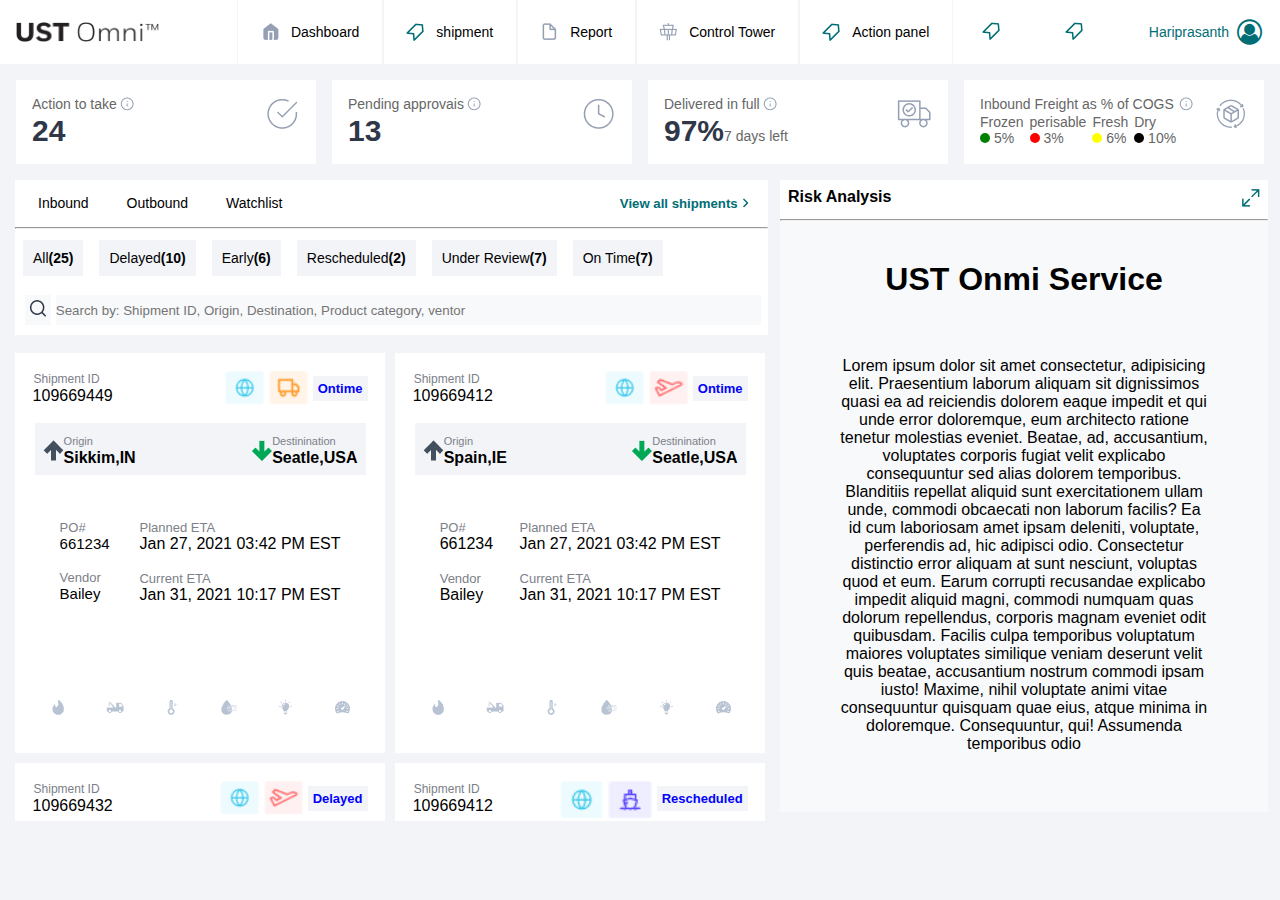
==== index.html/index.html @ 4e89c8f3 "project" ====
<!DOCTYPE html>
<html lang="en">

<head>
    <meta charset="UTF-8">
    <meta http-equiv="X-UA-Compatible" content="IE=edge">
    <meta name="viewport" content="width=device-width, initial-scale=1.0">
    <title>Web page</title>
    <link rel="stylesheet" href="/project/project1.css">
    <link rel="stylesheet" href="https://cdnjs.cloudflare.com/ajax/libs/font-awesome/4.7.0/css/font-awesome.min.css">
    <link rel="stylesheet" href="/http://www.w3schools.com/lib/w3.css">
</head>

<body>
    <!-- <nav id="moblie_view">
        <label style="float:right;" for="moblie"></label>
        <input style="float:right;" type="checkbox" id="moblie"/>-->
    <header> 
    <div class="UST-logo">
        <img src="/UST Omni.png" alt="dfdfg">
    </div>
    <nav class="first">
        <ul>
            <a href="#">
                <li><img src="/Home.png" alt="shipment_icon" />
                    <div>Dashboard</div>
                </li>
            </a>
            <a href="#">
                <li><img src="/Shipment_Mgmt.png" alt="shipment_icon" />
                    <div>shipment</div>
                </li>
            </a>
            <a href="#">
                <li><img src="/file 1.png" alt="shipment_icon" />
                    <div>Report</div>
                </li>
            </a>
            <a href="#">
                <li><img src="/settings 1.png" alt="shipment_icon" />
                    <div>Control Tower</div>
                </li>
            </a>
            <a href="#">
                <li><img src="/Shipment_Mgmt.png" alt="shipment_icon" />
                    <div>Action panel</div>
                </li>
            </a>
        </ul>
    </nav>

    <div class="profile">
        <div><img src="/Shipment_Mgmt.png"></div>
        <div><img src="/Shipment_Mgmt.png"></div>
        <div class="login">
            <div>Hariprasanth</div>
            <div><i class="fa fa-user-circle-o" style="font-size:25px"></i></div>
        </div>
    </div>

    </header>
    </nav>

    <div class="stat-container">
        <div class="container-item">
            <div>
                <div class="i">
                    <div>Action to take</div>
                    <div><img src="/i icon.png"></div>
                </div>
                <span class="number-detail">24</span>
            </div>
            <div class="container-img">
                <img src="/1.png">
            </div>
        </div>

        <div class="container-item">
            <div>
                <div class="i">
                    <div>Pending approvais</div>
                    <div><img src="/i icon.png"></div>
                </div>
                <span class="number-detail">13</span>
            </div>
            <div class="container-img">
                <img src="/2.png">
            </div>
        </div>

        <div class="container-item">
            <div>
                <div class="i">
                    <div>Delivered in full</div>
                    <div><img src="/i icon.png"></div>
                </div>
                <span class="number-detail">97%</span>7 days left
            </div>
            <div class="container-img"><img src="/4.png"></div>
        </div>

        <div class="container-itemlast">
            <div class="cogs">
                <div class="i">
                    <div>Inbound Freight as % of COGS</div>
                    <div><img src="/i icon.png"></div>
                </div>
                <div class="main-position">
                    <div>
                        <p>Frozen</p>
                        <div class="circle-1"></div>
                        5%
                    </div>

                    <div>
                        <p>perisable</p>
                        <div class="circle-2"></div>
                        3%
                    </div>

                    <div>
                        <p>Fresh</p>
                        <div class="circle-3"></div>
                        6%
                    </div>

                    <div>
                        <p>Dry</p>
                        <div class="circle-4"></div>
                        10%
                    </div>

                </div>
            </div>
            <div class="las"><img src="/las.png"></div>
        </div>
    </div>
    </div>

    <div class="body-container">
        <div class="body-left">
            <div class="left_1">
                <div class="body-top">
                    <div class="third-container">
                        <div class="second-nav">
                            <div class="Inbound">
                                <a href="#">
                                    <li>Inbound</li>
                                </a>
                                <a href="#">
                                    <li>Outbound</li>
                                </a>
                                <a href="#">
                                    <li>Watchlist</li>
                                </a>
                            </div>
                            <div class="view-right">
                                <div><a href="https://www.google.com/?gws_rd=ssl">
                                        View all shipments</div>
                                <div><img class="arrow" src="/Group 33759.png"></a></div>
                            </div>
                        </div>

                        <hr>
                        <div class="third-nav">
                            <ul>
                                <li><a href="#">All<b>(25)</b></a></li>
                                <li><a href="#">Delayed<b>(10)</b></a></li>
                                <li><a href="#">Early<b>(6)</b></a></li>
                                <li><a href="#"> Rescheduled<b>(2)</b></a></li>
                                <li><a href="#">Under Review<b>(7)</b></a></li>
                                <li><a href="#">On Time<b>(7)</b></a></li>
                            </ul>
                        </div>

                        <br>
                        <div class="form">
                            <button class="search"><img src="/Group 33795.png"></button>
                            <input class="search-box"
                                placeholder="Search by: Shipment ID, Origin, Destination, Product category, ventor">
                        </div>

                    </div>
                    <br>
                </div>
            </div>
            <div class="left2">
                <div class=body-bottom>
                    <div class="scroll">
                        <div class="scroll-down">
                            <div class="main-content">
                                <div class="content">
                                    <div class="one">
                                        <div class="left">
                                            <p>Shipment ID</p>
                                            <span class="left-num">109669449</span>
                                        </div>
                                        <div class="right">
                                            <img src="/www.png">
                                            <img src="/track.png">
                                            <div class="OnTime">
                                                <p><b>Ontime</b></p>
                                            </div>
                                        </div>
                                    </div>

                                    <div class="two">
                                        <div class="left-content">
                                            <div class="top-arrow"><img src="/Vector.png"></div>
                                            <div><span class="orgin">Origin<br></span>
                                                <span class="sikkim">Sikkim,IN</span>
                                            </div>
                                        </div>
                                        <div class="right-content">
                                            <div class="down-arrow"><img src="/down.png"></div>
                                            <div><span class="orgin">Destinination<br></span>
                                                <span class="sikkim">Seatle,USA</span>
                                            </div>
                                        </div>
                                    </div>

                                    <div class="third">
                                        <div class="third-left">
                                            <p class="mini-style">PO#</p>
                                            <p class="mini-style2">661234</p><br>
                                            <p class="mini-style">Vendor
                                            <p class="mini-style2">Bailey</p>
                                        </div>

                                        <div class="third-right">
                                            <p class="mini-style">Planned ETA</p>
                                            <p class="">Jan 27, 2021 03:42 PM EST</p><br>
                                            <p class="mini-style">Current ETA</p>
                                            <p>Jan 31, 2021 10:17 PM EST</p>
                                        </div>
                                    </div>

                                    <div class="four">
                                        <div><img src="/fire.png"></div>
                                        <div><img src="/tr.png"></div>
                                        <div><img src="/temp.png"></div>
                                        <div><img src="/water.png"></div>
                                        <div><img src="/bulb.png"></div>
                                        <div><img src="/speedometer.png"></div>
                                    </div>
                                </div>

                                <div class="content">
                                    <div class="one">
                                        <div class="left">
                                            <p>Shipment ID</p>
                                            <span class="left-num">109669412</span>
                                        </div>
                                        <div class="right">
                                            <img src="/www.png">
                                            <img src="/flight.png">
                                            <div class="OnTime">
                                                <p><b>Ontime</b></p>
                                            </div>
                                        </div>
                                    </div>

                                    <div class="two">
                                        <div class="left-content">
                                            <div class="top-arrow"><img src="/Vector.png"></div>
                                            <div><span class="orgin">Origin<br></span>
                                                <span class="sikkim">Spain,IE</span>
                                            </div>
                                        </div>
                                        <div class="right-content">
                                            <div class="down-arrow"><img src="/down.png"></div>
                                            <div><span class="orgin">Destinination<br></span>
                                                <span class="sikkim">Seatle,USA</span>
                                            </div>
                                        </div>
                                    </div>

                                    <div class="third">
                                        <div class="third-left">
                                            <p class="mini-style">PO#</p>
                                            <p>661234</p><br>
                                            <p class="mini-style">Vendor
                                            <p>Bailey</p>
                                        </div>

                                        <div class="third-right">
                                            <p class="mini-style">Planned ETA</p>
                                            <p>Jan 27, 2021 03:42 PM EST</p><br>
                                            <p class="mini-style">Current ETA</p>
                                            <p>Jan 31, 2021 10:17 PM EST</p>
                                        </div>
                                    </div>

                                    <div class="four">
                                        <div><img src="/fire.png"></div>
                                        <div><img src="/tr.png"></div>
                                        <div><img src="/temp.png"></div>
                                        <div><img src="/water.png"></div>
                                        <div><img src="/bulb.png"></div>
                                        <div><img src="/speedometer.png"></div>
                                    </div>
                                </div>

                                <div class="content">
                                    <div class="one">
                                        <div class="left">
                                            <p>Shipment ID</p>
                                            <span class="left-num">109669432</span>
                                        </div>
                                        <div class="right">
                                            <img src="/www.png">
                                            <img src="/flight.png">
                                            <div class="OnTime">
                                                <p><b>Delayed</b></p>
                                            </div>
                                        </div>
                                    </div>
                                    <div class="waiting">
                                        <div>Awaiting Tracking Info</div>
                                        <div>4hrs delayed</div>
                                    </div>
                                    <div class="two">
                                        <div class="left-content">
                                            <div class="top-arrow"><img src="/Vector.png"></div>
                                            <div><span class="orgin">Origin<br></span>
                                                <span class="sikkim">Dublin,IR</span>
                                            </div>
                                        </div>
                                        <div class="right-content">
                                            <div class="down-arrow"><img src="/down.png"></div>
                                            <div><span class="orgin">Destinination<br></span>
                                                <span class="sikkim">Seatle,USA</span>
                                            </div>
                                        </div>
                                    </div>

                                    <div class="third">
                                        <div class="third-left">
                                            <p class="mini-style">PO#</p>
                                            <p>661234</p><br>
                                            <p class="mini-style">Vendor
                                            <p>Bailey</p>
                                        </div>

                                        <div class="third-right">
                                            <p class="mini-style">Planned ETA</p>
                                            <p>Jan 27, 2021 03:42 PM EST</p><br>
                                            <p class="mini-style">Current ETA</p>
                                            <p>Jan 31, 2021 10:17 PM EST</p>
                                        </div>
                                    </div>

                                    <div class="four">
                                        <div><img src="/fire.png"></div>
                                        <div><img src="/tr.png"></div>
                                        <div><img src="/temp.png"></div>
                                        <div><img src="/water.png"></div>
                                        <div><img src="/bulb.png"></div>
                                        <div><img src="/speedometer.png"></div>
                                    </div>
                                </div>

                                <div class="content">
                                    <div class="one">
                                        <div class="left">
                                            <p>Shipment ID</p>
                                            <span class="left-num">109669412</span>
                                        </div>
                                        <div class="right">
                                            <img src="/www.png">
                                            <img src="/ship.png">
                                            <div class="OnTime">
                                                <p><b>Rescheduled</b></p>
                                            </div>
                                        </div>
                                    </div>

                                    <div class="two">
                                        <div class="left-content">
                                            <div class="top-arrow"><img src="/Vector.png"></div>
                                            <div><span class="orgin">Origin<br></span>
                                                <span class="sikkim">Limoges,FR</span>
                                            </div>
                                        </div>
                                        <div class="right-content">
                                            <div class="down-arrow"><img src="/down.png"></div>
                                            <div><span class="orgin">Destinination<br></span>
                                                <span class="sikkim">Seatle,USA</span>
                                            </div>
                                        </div>
                                    </div>

                                    <div class="third">
                                        <div class="third-left">
                                            <p class="mini-style">PO#</p>
                                            <p>661234</p><br>
                                            <p class="mini-style">Vendor
                                            <p>Bailey</p>
                                        </div>

                                        <div class="third-right">
                                            <p class="mini-style">Planned ETA</p>
                                            <p>Jan 27, 2021 03:42 PM EST</p><br>
                                            <p class="mini-style">Current ETA</p>
                                            <p>Jan 31, 2021 10:17 PM EST</p>
                                        </div>
                                    </div>
                                    <div class="four">
                                        <div><img src="/fire.png"></div>
                                        <div><img src="/tr.png"></div>
                                        <div><img src="/temp.png"></div>
                                        <div><img src="/water.png"></div>
                                        <div><img src="/bulb.png"></div>
                                        <div><img src="/speedometer.png"></div>
                                    </div>
                                </div>
                            </div>

                        </div>
                    </div>
                </div>
            </div>

        </div>

        <div class="body-right">

            <div class="asider">
                <div class="asider-header">
                    <div class="Risk">Risk Analysis</div>
                    <div><img src="/Group 33767.png"></div>
                </div>

                <hr>
                <h1>UST Onmi Service</h1>
                <p>Lorem ipsum dolor sit amet consectetur, adipisicing elit. Praesentium laborum aliquam sit dignissimos
                    quasi
                    ea ad reiciendis dolorem eaque impedit et qui unde error doloremque, eum architecto ratione tenetur
                    molestias eveniet. Beatae, ad, accusantium, voluptates corporis fugiat velit explicabo consequuntur
                    sed alias dolorem temporibus. Blanditiis repellat aliquid sunt exercitationem ullam unde, commodi
                    obcaecati non laborum facilis? Ea id cum laboriosam amet ipsam deleniti, voluptate, perferendis ad,
                    hic adipisci odio. Consectetur distinctio error aliquam at sunt nesciunt, voluptas quod et eum.
                    Earum corrupti recusandae explicabo impedit aliquid magni, commodi numquam quas dolorum repellendus,
                    corporis magnam eveniet odit quibusdam. Facilis culpa temporibus voluptatum maiores voluptates
                    similique veniam deserunt velit quis beatae, accusantium nostrum commodi ipsam iusto! Maxime, nihil
                    voluptate animi vitae consequuntur quisquam quae eius, atque minima in doloremque. Consequuntur,
                    qui! Assumenda temporibus odio
                </p>
            </div>

        </div>
    </div>



    </div>
</body>

</html>
---- project/project1.css ----
* {
    margin: 0;
    padding: 0;

}

/* #moblie_view
{
    display: none;
} */
html {
    font-family: "Roboto", sans-serif;
    height: 100%;
    font-size: medium;
}

.body-container {
    width: 100%;
    height: 76%;
    display: flex;
    flex-direction: row;
    justify-content: space-between;
    flex-wrap: wrap;
}

.body-left {
    display: flex;
    flex-direction: column;
    width: 60%;
}

.body-right {
    flex-basis: 40%;
    width: 39%;
}

.body-top {

    /* height:20%; */
    /* width:60%; */
    /* flex-wrap: wrap; */
}

.body-bottom {

    display: flex;
}

body {
    background-color: #f2f4f8;
    font-family: "Roboto", sans-serif;
    height: 100%;
    font-size: medium;
}

a {
    text-decoration: none;
    color: black;
}

li {
    list-style: none;
}

header {
    display: flex;
    justify-content: space-between;
    background-color: ghostwhite;
    font-family: "Roboto", sans-serif;
    font-style: normal;
    color: black;
    font-stretch: normal;
    font-size: 0.875rem;
    background-color: white;
    height: 4rem;
    width: 100%;
}

nav ul {
    display: flex;

}

.first li {
    border-left: 1px solid #f2f4f8;
    border-right: 1px solid #f2f4f8;
    padding: 1.4rem;
    list-style: none;
    display: flex;
    justify-content: center;
    align-items: center;
    font-stretch: normal;
    font-size: 14px;
    gap: 8px;

}

.nav li:hover {
    border-left: 1px solid black;
}

.first img {
    margin-right: 0.2rem;
    object-fit: contain;
}

nav a {
    text-decoration: none;
    color: black;
}

.UST-logo img {
    width: 143px;
    height: 20px;
}

.UST-logo {
    padding-left: 1rem;
    align-items: center;
    display: flex;
    width: 15%;
}

.Action:hover {
    border-right: 2px solid black;
    padding: 1rem;
}

.profile {
    padding-right: 10px;
    display: flex;
    align-items: center;
    justify-content: space-between;
    width: 18rem;
    color: #006e74;
    font-stretch: normal;

}

.login i {
    padding: 8px;
}

.login {
    display: flex;
    align-items: center;
}

.stat-container {
    display: grid;
    justify-content: space-between;
    column-gap: 1rem;
    padding: 1rem;
    flex-wrap: wrap;
    grid-template-columns: 1fr 1fr 1fr 1fr;
}

.container-item {
    background-color: white;
    padding: 0.5rem;
    display: flex;
    flex-wrap: wrap;
    margin: 0;
    justify-content: space-between;
    padding: 16px;
    font-size: 0.875rem;
    color: #666;
}

.container-item p {
    color: #666;
    font-size: 0.9rem;
    font-family: "Roboto", sans-serif;
}

.i {
    display: flex;

    object-fit: contain;
}

.i img {
    padding-left: 0.3rem;
    object-fit: contain;
}

.container-item p img {
    object-fit: contain;
}

.container-item img {
    padding-left: 3px;

}

.container-itemlast {
    background-color: white;
    display: flex;
    flex-wrap: wrap;
    font-size: 0.875rem;
    justify-content: space-between;
    padding: 16px;
}

.container-itemlast p {
    color: #666;
    font-size: 0.875rem;
    font-family: "Roboto", sans-serif;
}

.container-last1 {
    display: flex;
    justify-content: space-between;
    margin-bottom: 0;
}

.number-detail {
    font-weight: bold;
    color: #2f3749;
    font-size: 30px;
    font-weight: 600;
}

.circle-1 {
    display: inline-block;
    height: 10px;
    width: 10px;
    background-color: green;
    border-radius: 50%;

}

.circle-2 {
    display: inline-block;
    height: 10px;
    width: 10px;
    background-color: red;
    border-radius: 50%;

}

.circle-3 {
    display: inline-block;
    height: 10px;
    width: 10px;
    background-color: yellow;
    border-radius: 50%;
}

.circle-4 {
    display: inline-block;
    height: 10px;
    width: 10px;
    background-color: black;
    border-radius: 50%;

}

.cogs {
    color: #666;
    font-size: 0.875rem;
    font-family: "Roboto", sans-serif;
}

.main-position {
    display: flex;
    color: #666;
    font-size: 0.875rem;
    font-family: "Roboto", sans-serif;
}

.main-position p {
    padding-right: 6px;
    margin: 0;
}

.third-container {
    background-color: white;
    padding-bottom: 10px;
    /* margin:10px; */
    justify-content: space-evenly;
    margin-left: 15px;
    width: 98%;
    flex-wrap: wrap;
}

.second-nav {
    display: flex;
    justify-content: space-between;
    flex-wrap: wrap;
    align-items: center;
}

.Inbound a:hover {
    border-bottom: 0.01rem solid #0097AB;
    color: #0097AB;
}

.Inbound a {
    border-bottom: 0.01rem solid white;

}

.Inbound {
    display: flex;
    justify-content: space-between;
    flex-wrap: wrap;
}

.second-nav li {
    padding: 15px;
    margin-left: 8px;
    font-size: 0.875rem;
}

.arrow {
    object-fit: contain;
}

.view-right {
    display: flex;
    font-family: "Roboto", sans-serif;
    padding-right: 15px;
    font-size: 0.825rem;
    align-items: center;

}

.view-right a {
    color: #006e74;
    font-weight: bold;
}

.third-nav li {
    margin: 10px;
    align-items: center;
    margin-right: 8px;
    margin-left: 8px;
}

.third-nav a {
    font-family: "Roboto", sans-serif;
    padding: 10px;
    background-color: #f2f4f8;
    font-size: 14px;
}

.third-nav ul {
    background-color: white;
    display: flex;
    color: #2F3749;
    align-items: center;
    flex-wrap: wrap;
}

.third-nav {
    margin-top: 10px;
}

.num {
    font-weight: bold;
    background-color: #f2f4f8;
    padding-left: 5px;
}

.form {
    display: flex;
    margin-left: 10px;

}

.search-box {
    width: 95%;
    background-color: #f8f9fb;
    border: none;
}

.search {
    background-color: #f8f9fb;
    border: none;
    padding: 3px;
    margin-right: 0.3rem;
}

.asider {
    margin: 0 12px;
    text-align: center;
    color: black;
    background-color: #f8f9fb;
}

.asider h1 {
    padding-top: 40px;
}

.asider p {
    padding: 3.7rem;

}

.asider-header {
    display: flex;
    padding: 5px;
    justify-content: space-between;
    background-color: white;
}

.Risk {
    padding: 3px;
    font-weight: bolder;
}

.righ {
    margin: 0;
    padding-left: 33rem;
    width: fit-content;
    background-color: white;
}

.main-content {
    display: grid;
    flex-wrap: wrap;
    grid-template-columns: 1fr 1fr;
    gap: 10px;
    margin-left: 5px;
}

.content {
    padding: 0.6rem;
    display: grid;
    background-color: white;
}

.one {
    display: flex;
    justify-content: space-between;
    margin: 0;
    padding: 0.5rem;
}

.left-num {
    font-size: 1rem;
}

.left p {
    font-size: 12px;
    margin: 1px;
    color: #7C8089;
}

.right {
    display: flex;
}

.right img {
    object-fit: contain;
    padding-right: 5px;
}

.left-content {
    display: flex;
}

.right-content {
    display: flex;
}

.top-arrow {
    margin-top: 9px;
}

.down-arrow {
    margin-top: 9px;
}

.On-time {
    background-color: #f2f4f8;
    width: fit-content;
    font-weight: bold;
    color: lightblue;
}

.two {
    display: flex;
    justify-content: space-between;
    margin: 0;
    padding: 8px;
    background-color: #f2f4f8;
    margin: 10px;
}

.orgin {
    font-size: 11px;
    color: #7C8089;

}

.sikkim {
    font-size: 1rem;
    background-color: #f2f4f8;
    font-weight: bold;
}

.scroll {
    height: 52%;
    width: 59%;
    margin-left: 10px;
    display: flex;
    flex-wrap: wrap;
    overflow-y: scroll;
    overflow-x: hidden;
    position: absolute;
}

.scroll-down {
    display: grid;
    width: 100%;

}

.item {
    background-color: red;
}

.third {
    display: flex;
    justify-content: space-between;
    padding: 35px;
    font-size: 16px;
}

.mini-style {
    color: #7C8089;
    font-size: 13px;
}

.mini-style2 {
    font-size: 15px;
}

.waiting {
    display: flex;
    color: red;
    font-size: 13px;
    justify-content: space-between;
    margin-left: 10px;
    margin-right: 10px;
}

.four {
    display: flex;
    margin-top: 35px;
    padding: 20px;
    justify-content: space-between;
}

.first a:hover {
    color: #006E74;

}

.first li:hover {
    border-bottom: 2px solid black;
}

a {
    text-decoration: none;
}

.OnTime p {
    font-size: 13px;
    background-color: #f2f4f8;
    color: blue;
    padding: 5px;
    margin-top: 5px;
}

.third-nav a:hover {
    color: black;


}

.third-nav a:focus {
    background-color: #0097AB;
    outline: none;
}

::-webkit-scrollbar {
    width: 0.15rem;
}

::-webkit-scrollbar-track {
    background: #f1f1f1;
}

::-webkit-scrollbar-thumb {
    background: #888;
}

::-webkit-scrollbar-thumb:hover {
    background: #555;
}

@media (max-width:700px) {
    body {
        background-color: #f2f4f8;
        font-family: "Roboto", sans-serif;
        width: auto;
    }

    header {
        font-size: 0.875rem;
        width: auto;

    }

    .first ul {
        display: none;
        /* flex-direction: column;
        flex-wrap: wrap;
        width:21%;
        margin-left:23rem;        
        border:2px solid red;
        position: absolute;
        background-color: black; */
    }

    .first li:hover {
        background-color: #0097AB;

    }

    .first a:hover {
        color: white;
    }

    .first li {
        color: white;
    }

    .UST-logo img {
        padding-left: 10px;
        display: flex;
        width: 100px;
        height: 10px;
    }

    .stat-container {
        display: flex;
        flex-direction: column;
        gap: 10px;
        flex-wrap: wrap;
    }

    .container-item {
        background-color: white;
        display: flex;
        margin: 0;
    }

    .container-itemlast {
        background-color: white;
        display: flex;
        flex-direction: row;
        padding: 16px;
    }

    .third-container {
        background-color: white;
        padding-bottom: 10px;
        justify-content: space-evenly;
        margin-left: 15px;
        width: 98%;
        flex-wrap: wrap;
    }

    .Inbound li {
        width: auto;
        flex-wrap: wrap;
    }

    .third-nav ul {
        display: none;
        margin-bottom: 40%;
        flex-direction: row;
        width: auto;
        flex-wrap: wrap;
        position: absolute;
    }

    .third-nav a {
        color: black;
    }

    .main-content {
        display: flex;
        width: auto;
    }

    .body-bottom {
        width: auto;
    }

    .scroll {
        width: auto;

    }

    .content {
        width: 100%;
        flex-direction: column;
        display: flex;
        grid-template-columns: auto;
    }

    .scroll-down {

        width: auto;
        overflow-y: scroll;

    }

    .asider {

        width: auto;
        font-size: small;
        margin-left: 10px;
        position: absolute;
        margin-top: 30%;
        color: black;
        background-color: #f8f9fb;
    }

    .asider h1 {
        padding-top: 20px;
    }

    .asider p {
        padding: 3rem;
    }

    .asider-header {
        padding: 5px;
        background-color: white;
    }

    .Risk {
        padding: 3px;
        font-weight: bolder;
    }

    .body-container {
        width: auto;
        display: flex;
        flex-direction: column;
    }

    .body-top {
        width: auto;
    }

    .body-bottom {
        display: flex;
        margin-top: 10px;
        margin-right: 10px;
        width: auto;
    }

    .body-left {
        width: auto;
    }

    .body-right {
        width: auto;
    }

}
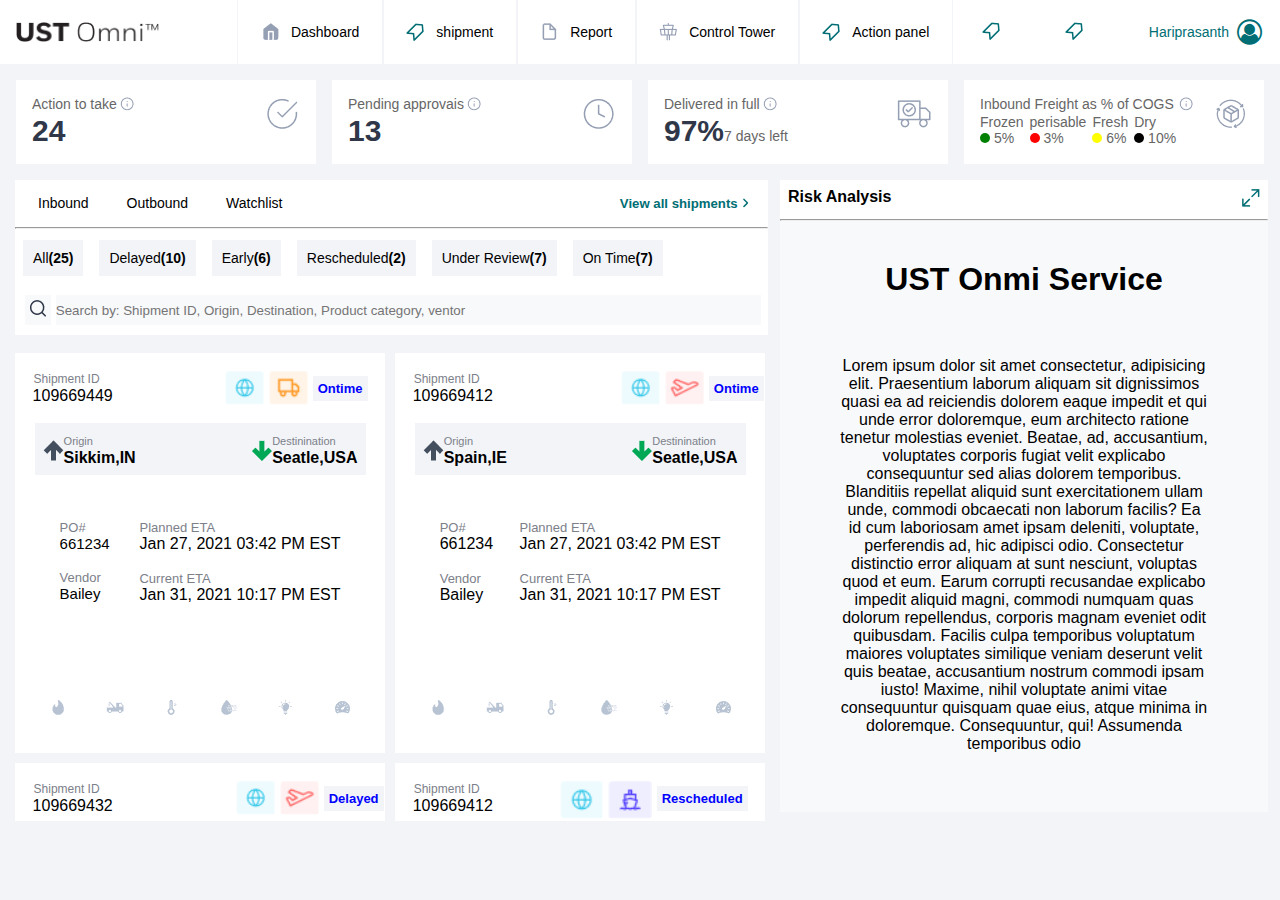
==== commit d5712277: "pro" ====
--- a/index.html/index.html
+++ b/index.html/index.html
@@ -6,7 +6,8 @@
     <meta http-equiv="X-UA-Compatible" content="IE=edge">
     <meta name="viewport" content="width=device-width, initial-scale=1.0">
     <title>Web page</title>
-    <link rel="stylesheet" href="/project/project1.css">
+    <link rel="stylesheet" href="/projects/project1.css">
+
     <link rel="stylesheet" href="https://cdnjs.cloudflare.com/ajax/libs/font-awesome/4.7.0/css/font-awesome.min.css">
     <link rel="stylesheet" href="/http://www.w3schools.com/lib/w3.css">
 </head>
@@ -25,7 +26,7 @@
                 <li><img src="/Home.png" alt="shipment_icon" />
                     <div>Dashboard</div>
                 </li>
-            </a>
+                           </a>
             <a href="#">
                 <li><img src="/Shipment_Mgmt.png" alt="shipment_icon" />
                     <div>shipment</div>
--- a/projects/project1.css
+++ b/projects/project1.css
@@ -0,0 +1,778 @@
+* {
+    margin: 0;
+    padding: 0;
+
+}
+
+/* #moblie_view
+{
+    display: none;
+} */
+html {
+    font-family: "Roboto", sans-serif;
+    height: 100%;
+    font-size: medium;
+}
+
+.body-container {
+    width: 100%;
+    height: 76%;
+    display: flex;
+    flex-direction: row;
+    justify-content: space-between;
+    flex-wrap: wrap;
+}
+
+.body-left {
+    display: flex;
+    flex-direction: column;
+    width: 60%;
+}
+
+.body-right {
+    flex-basis: 40%;
+    width: 39%;
+}
+
+.body-top {
+
+    /* height:20%; */
+    /* width:60%; */
+    /* flex-wrap: wrap; */
+}
+
+.body-bottom {
+
+    display: flex;
+}
+
+body {
+    background-color: #f2f4f8;
+    font-family: "Roboto", sans-serif;
+    height: 100%;
+    font-size: medium;
+}
+
+a {
+    text-decoration: none;
+    color: black;
+}
+
+li {
+    list-style: none;
+}
+
+header {
+    display: flex;
+    justify-content: space-between;
+    background-color: ghostwhite;
+    font-family: "Roboto", sans-serif;
+    font-style: normal;
+    color: black;
+    font-stretch: normal;
+    font-size: 0.875rem;
+    background-color: white;
+    height: 4rem;
+    width: 100%;
+}
+
+nav ul {
+    display: flex;
+
+}
+
+.first li {
+    border-left: 1px solid #f2f4f8;
+    border-right: 1px solid #f2f4f8;
+    padding: 1.4rem;
+    list-style: none;
+    display: flex;
+    justify-content: center;
+    align-items: center;
+    font-stretch: normal;
+    font-size: 14px;
+    gap: 8px;
+
+}
+
+.nav li:hover {
+    border-left: 1px solid black;
+}
+
+.first img {
+    margin-right: 0.2rem;
+    object-fit: contain;
+}
+
+nav a {
+    text-decoration: none;
+    color: black;
+}
+
+.UST-logo img {
+    width: 143px;
+    height: 20px;
+}
+
+.UST-logo {
+    padding-left: 1rem;
+    align-items: center;
+    display: flex;
+    width: 15%;
+}
+
+.Action:hover {
+    border-right: 2px solid black;
+    padding: 1rem;
+}
+
+.profile {
+    padding-right: 10px;
+    display: flex;
+    align-items: center;
+    justify-content: space-between;
+    width: 18rem;
+    color: #006e74;
+    font-stretch: normal;
+
+}
+
+.login i {
+    padding: 8px;
+}
+
+.login {
+    display: flex;
+    align-items: center;
+}
+
+.stat-container {
+    display: grid;
+    justify-content: space-between;
+    column-gap: 1rem;
+    padding: 1rem;
+    flex-wrap: wrap;
+    grid-template-columns: 1fr 1fr 1fr 1fr;
+}
+
+.container-item {
+    background-color: white;
+    padding: 0.5rem;
+    display: flex;
+    flex-wrap: wrap;
+    margin: 0;
+    justify-content: space-between;
+    padding: 16px;
+    font-size: 0.875rem;
+    color: #666;
+}
+
+.container-item p {
+    color: #666;
+    font-size: 0.9rem;
+    font-family: "Roboto", sans-serif;
+}
+
+.i {
+    display: flex;
+
+    object-fit: contain;
+}
+
+.i img {
+    padding-left: 0.3rem;
+    object-fit: contain;
+}
+
+.container-item p img {
+    object-fit: contain;
+}
+
+.container-item img {
+    padding-left: 3px;
+
+}
+
+.container-itemlast {
+    background-color: white;
+    display: flex;
+    flex-wrap: wrap;
+    font-size: 0.875rem;
+    justify-content: space-between;
+    padding: 16px;
+}
+
+.container-itemlast p {
+    color: #666;
+    font-size: 0.875rem;
+    font-family: "Roboto", sans-serif;
+}
+
+.container-last1 {
+    display: flex;
+    justify-content: space-between;
+    margin-bottom: 0;
+}
+
+.number-detail {
+    font-weight: bold;
+    color: #2f3749;
+    font-size: 30px;
+    font-weight: 600;
+}
+
+.circle-1 {
+    display: inline-block;
+    height: 10px;
+    width: 10px;
+    background-color: green;
+    border-radius: 50%;
+
+}
+
+.circle-2 {
+    display: inline-block;
+    height: 10px;
+    width: 10px;
+    background-color: red;
+    border-radius: 50%;
+
+}
+
+.circle-3 {
+    display: inline-block;
+    height: 10px;
+    width: 10px;
+    background-color: yellow;
+    border-radius: 50%;
+}
+
+.circle-4 {
+    display: inline-block;
+    height: 10px;
+    width: 10px;
+    background-color: black;
+    border-radius: 50%;
+
+}
+
+.cogs {
+    color: #666;
+    font-size: 0.875rem;
+    font-family: "Roboto", sans-serif;
+}
+
+.main-position {
+    display: flex;
+    color: #666;
+    font-size: 0.875rem;
+    font-family: "Roboto", sans-serif;
+}
+
+.main-position p {
+    padding-right: 6px;
+    margin: 0;
+}
+
+.third-container {
+    background-color: white;
+    padding-bottom: 10px;
+    /* margin:10px; */
+    justify-content: space-evenly;
+    margin-left: 15px;
+    width: 98%;
+    flex-wrap: wrap;
+}
+
+.second-nav {
+    display: flex;
+    justify-content: space-between;
+    flex-wrap: wrap;
+    align-items: center;
+}
+
+.Inbound a:hover {
+    border-bottom: 0.01rem solid #0097AB;
+    color: #0097AB;
+}
+
+.Inbound a {
+    border-bottom: 0.01rem solid white;
+
+}
+
+.Inbound {
+    display: flex;
+    justify-content: space-between;
+    flex-wrap: wrap;
+}
+
+.second-nav li {
+    padding: 15px;
+    margin-left: 8px;
+    font-size: 0.875rem;
+}
+
+.arrow {
+    object-fit: contain;
+}
+
+.view-right {
+    display: flex;
+    font-family: "Roboto", sans-serif;
+    padding-right: 15px;
+    font-size: 0.825rem;
+    align-items: center;
+
+}
+
+.view-right a {
+    color: #006e74;
+    font-weight: bold;
+}
+
+.third-nav li {
+    margin: 10px;
+    align-items: center;
+    margin-right: 8px;
+    margin-left: 8px;
+}
+
+.third-nav a {
+    font-family: "Roboto", sans-serif;
+    padding: 10px;
+    background-color: #f2f4f8;
+    font-size: 14px;
+}
+
+.third-nav ul {
+    background-color: white;
+    display: flex;
+    color: #2F3749;
+    align-items: center;
+    flex-wrap: wrap;
+}
+
+.third-nav {
+    margin-top: 10px;
+}
+
+.num {
+    font-weight: bold;
+    background-color: #f2f4f8;
+    padding-left: 5px;
+}
+
+.form {
+    display: flex;
+    margin-left: 10px;
+
+}
+
+.search-box {
+    width: 95%;
+    background-color: #f8f9fb;
+    border: none;
+}
+
+.search {
+    background-color: #f8f9fb;
+    border: none;
+    padding: 3px;
+    margin-right: 0.3rem;
+}
+
+.asider {
+    margin: 0 12px;
+    text-align: center;
+    color: black;
+    background-color: #f8f9fb;
+}
+
+.asider h1 {
+    padding-top: 40px;
+}
+
+.asider p {
+    padding: 3.7rem;
+
+}
+
+.asider-header {
+    display: flex;
+    padding: 5px;
+    justify-content: space-between;
+    background-color: white;
+}
+
+.Risk {
+    padding: 3px;
+    font-weight: bolder;
+}
+
+.righ {
+    margin: 0;
+    padding-left: 33rem;
+    width: fit-content;
+    background-color: white;
+}
+
+.main-content {
+    display: grid;
+    flex-wrap: wrap;
+    grid-template-columns: 1fr 1fr;
+    gap: 10px;
+    margin-left: 5px;
+}
+
+.content {
+    padding: 0.6rem;
+    display: grid;
+    background-color: white;
+}
+
+.one {
+    display: flex;
+    justify-content: space-between;
+    margin: 0;
+    padding: 0.5rem;
+}
+
+.left-num {
+    font-size: 1rem;
+}
+
+.left p {
+    font-size: 12px;
+    margin: 1px;
+    color: #7C8089;
+}
+
+.right {
+    display: flex;
+}
+
+.right img {
+    object-fit: contain;
+    padding-right: 5px;
+}
+
+.left-content {
+    display: flex;
+}
+
+.right-content {
+    display: flex;
+}
+
+.top-arrow {
+    margin-top: 9px;
+}
+
+.down-arrow {
+    margin-top: 9px;
+}
+
+.On-time {
+    background-color: #f2f4f8;
+    width: fit-content;
+    font-weight: bold;
+    color: lightblue;
+}
+
+.two {
+    display: flex;
+    justify-content: space-between;
+    margin: 0;
+    padding: 8px;
+    background-color: #f2f4f8;
+    margin: 10px;
+}
+
+.orgin {
+    font-size: 11px;
+    color: #7C8089;
+
+}
+
+.sikkim {
+    font-size: 1rem;
+    background-color: #f2f4f8;
+    font-weight: bold;
+}
+
+.scroll {
+    height: 52%;
+    width: 59%;
+    margin-left: 10px;
+    display: flex;
+    flex-wrap: wrap;
+    overflow-y: scroll;
+    overflow-x: hidden;
+    position: absolute;
+}
+
+.scroll-down {
+    display: grid;
+    width: 100%;
+
+}
+
+.item {
+    background-color: red;
+}
+
+.third {
+    display: flex;
+    justify-content: space-between;
+    padding: 35px;
+    font-size: 16px;
+}
+
+.mini-style {
+    color: #7C8089;
+    font-size: 13px;
+}
+
+.mini-style2 {
+    font-size: 15px;
+}
+
+.waiting {
+    display: flex;
+    color: red;
+    font-size: 13px;
+    justify-content: space-between;
+    margin-left: 10px;
+    margin-right: 10px;
+}
+
+.four {
+    display: flex;
+    margin-top: 35px;
+    padding: 20px;
+    justify-content: space-between;
+}
+
+.first a:hover {
+    color: #006E74;
+
+}
+
+.first li:hover {
+    border-bottom: 2px solid black;
+}
+
+a {
+    text-decoration: none;
+}
+
+.OnTime p {
+    font-size: 13px;
+    background-color: #f2f4f8;
+    color: blue;
+    padding: 5px;
+    margin-top: 5px;
+}
+
+.third-nav a:hover {
+    color: black;
+
+
+}
+
+.third-nav a:focus {
+    background-color: #0097AB;
+    outline: none;
+}
+
+::-webkit-scrollbar {
+    width: 0.15rem;
+}
+
+::-webkit-scrollbar-track {
+    background: #f1f1f1;
+}
+
+::-webkit-scrollbar-thumb {
+    background: #888;
+}
+
+::-webkit-scrollbar-thumb:hover {
+    background: #555;
+}
+
+@media (max-width:700px) {
+    body {
+        background-color: #f2f4f8;
+        font-family: "Roboto", sans-serif;
+        width: auto;
+    }
+
+    header {
+        font-size: 0.875rem;
+        width: auto;
+
+    }
+
+    .first ul {
+        display: none;
+        /* flex-direction: column;
+        flex-wrap: wrap;
+        width:21%;
+        margin-left:23rem;        
+        border:2px solid red;
+        position: absolute;
+        background-color: black; */
+    }
+
+    .first li:hover {
+        background-color: #0097AB;
+
+    }
+
+    .first a:hover {
+        color: white;
+    }
+
+    .first li {
+        color: white;
+    }
+
+    .UST-logo img {
+        padding-left: 10px;
+        display: flex;
+        width: 100px;
+        height: 10px;
+    }
+
+    .stat-container {
+        display: flex;
+        flex-direction: column;
+        gap: 10px;
+        flex-wrap: wrap;
+    }
+
+    .container-item {
+        background-color: white;
+        display: flex;
+        margin: 0;
+    }
+
+    .container-itemlast {
+        background-color: white;
+        display: flex;
+        flex-direction: row;
+        padding: 16px;
+    }
+
+    .third-container {
+        background-color: white;
+        padding-bottom: 10px;
+        justify-content: space-evenly;
+        margin-left: 15px;
+        width: 98%;
+        flex-wrap: wrap;
+    }
+
+    .Inbound li {
+        width: auto;
+        flex-wrap: wrap;
+    }
+
+    .third-nav ul {
+        display: none;
+        margin-bottom: 40%;
+        flex-direction: row;
+        width: auto;
+        flex-wrap: wrap;
+        position: absolute;
+    }
+
+    .third-nav a {
+        color: black;
+    }
+
+    .main-content {
+        display: flex;
+        width: auto;
+    }
+
+    .body-bottom {
+        width: auto;
+    }
+
+    .scroll {
+        width: auto;
+
+    }
+
+    .content {
+        width: 100%;
+        flex-direction: column;
+        display: flex;
+        grid-template-columns: auto;
+    }
+
+    .scroll-down {
+
+        width: auto;
+        overflow-y: scroll;
+
+    }
+
+    .asider {
+
+        width: auto;
+        font-size: small;
+        margin-left: 10px;
+        position: absolute;
+        margin-top: 30%;
+        color: black;
+        background-color: #f8f9fb;
+    }
+
+    .asider h1 {
+        padding-top: 20px;
+    }
+
+    .asider p {
+        padding: 3rem;
+    }
+
+    .asider-header {
+        padding: 5px;
+        background-color: white;
+    }
+
+    .Risk {
+        padding: 3px;
+        font-weight: bolder;
+    }
+
+    .body-container {
+        width: auto;
+        display: flex;
+        flex-direction: column;
+    }
+
+    .body-top {
+        width: auto;
+    }
+
+    .body-bottom {
+        display: flex;
+        margin-top: 10px;
+        margin-right: 10px;
+        width: auto;
+    }
+
+    .body-left {
+        width: auto;
+    }
+
+    .body-right {
+        width: auto;
+    }
+
+}